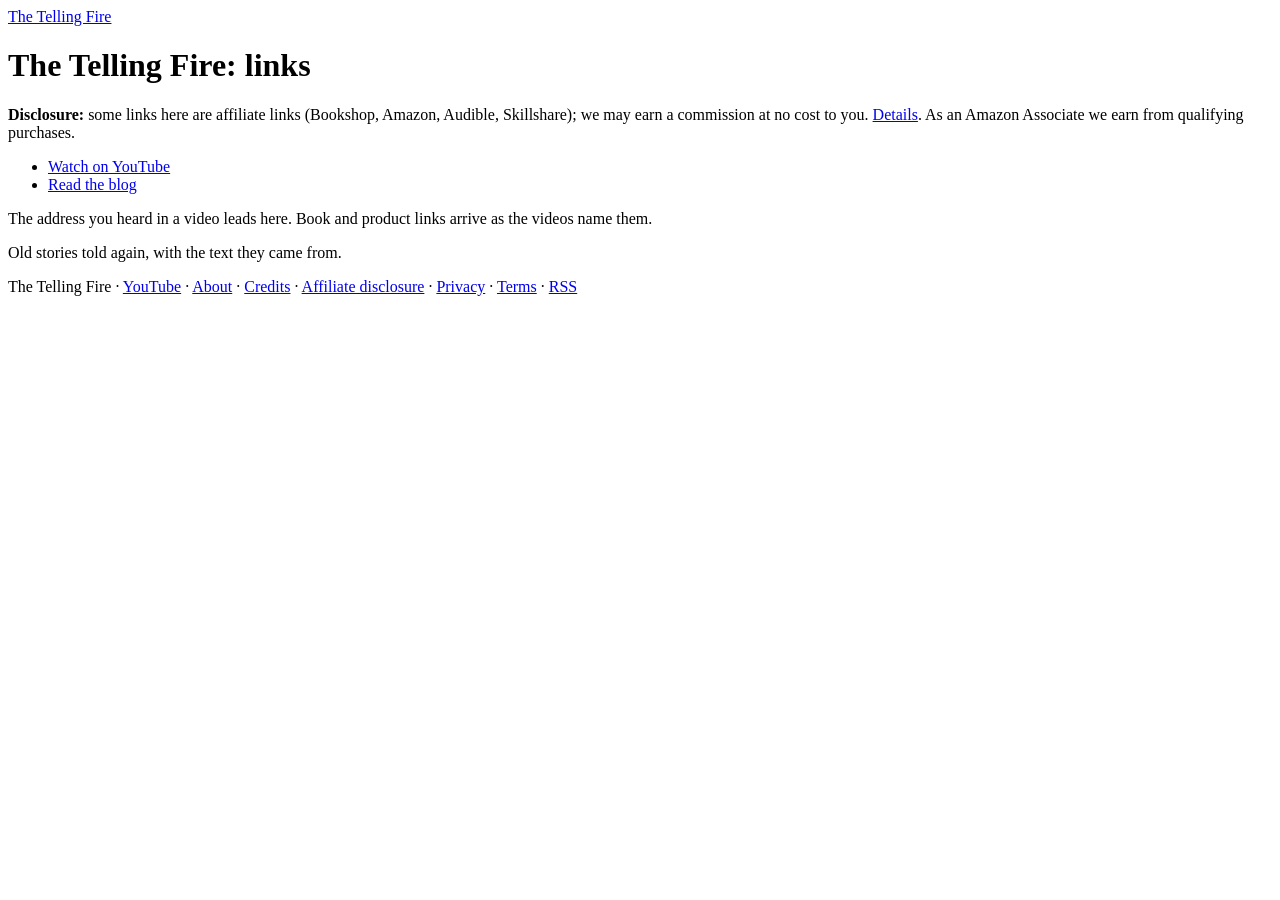
==== go/index.html @ 808dd0ba "Launch tellingfire.visionmediachannels.com" ====
<!doctype html>
<html lang="en">
<head>
<meta charset="utf-8">
<meta name="viewport" content="width=device-width, initial-scale=1">
<title>Links · The Telling Fire</title>
<meta name="description" content="Every The Telling Fire link in one place: channel, blog and the products named in the videos.">
<link rel="canonical" href="https://tellingfire.visionmediachannels.com/go/">
<meta property="og:site_name" content="The Telling Fire">
<meta property="og:type" content="website">
<meta property="og:title" content="Links · The Telling Fire">
<meta property="og:description" content="Every The Telling Fire link in one place: channel, blog and the products named in the videos.">
<meta property="og:url" content="https://tellingfire.visionmediachannels.com/go/">
<meta property="og:image" content="https://tellingfire.visionmediachannels.com/images/site-header.png">
<meta name="twitter:card" content="summary_large_image">
<link rel="alternate" type="application/rss+xml" title="The Telling Fire" href="https://tellingfire.visionmediachannels.com/feed.xml">
<link rel="icon" type="image/png" sizes="32x32" href="https://tellingfire.visionmediachannels.com/favicon-32.png">
<link rel="icon" type="image/png" sizes="512x512" href="https://tellingfire.visionmediachannels.com/favicon-512.png">
<link rel="preconnect" href="https://fonts.googleapis.com">
<link rel="preconnect" href="https://fonts.gstatic.com" crossorigin>
<link rel="stylesheet" href="https://fonts.googleapis.com/css2?family=Cormorant+Garamond:wght@400;700&amp;family=Nunito+Sans:wght@400;700&amp;display=swap">
<link rel="stylesheet" href="https://tellingfire.visionmediachannels.com/style.css">

</head>
<body>
<header class="site"><a href="https://tellingfire.visionmediachannels.com/">The Telling Fire</a></header>
<main>
<h1>The Telling Fire: links</h1><aside class="disclosure"><strong>Disclosure:</strong> some links here are affiliate links (Bookshop, Amazon, Audible, Skillshare); we may earn a commission at no cost to you. <a href="https://tellingfire.visionmediachannels.com/affiliate-disclosure/">Details</a>. As an Amazon Associate we earn from qualifying purchases.</aside><ul class="posts"><li><a href="https://www.youtube.com/@tellingfire">Watch on YouTube</a></li><li><a href="https://tellingfire.visionmediachannels.com/">Read the blog</a></li></ul><p class="meta">The address you heard in a video leads here. Book and product links arrive as the videos name them.</p>
</main>
<footer><p>Old stories told again, with the text they came from.</p><p>The Telling Fire · <a href="https://www.youtube.com/@tellingfire">YouTube</a> · <a href="https://tellingfire.visionmediachannels.com/about/">About</a> · <a href="https://tellingfire.visionmediachannels.com/credits/">Credits</a> · <a href="https://tellingfire.visionmediachannels.com/affiliate-disclosure/">Affiliate disclosure</a> · <a href="https://tellingfire.visionmediachannels.com/privacy/">Privacy</a> · <a href="https://tellingfire.visionmediachannels.com/terms/">Terms</a> · <a href="https://tellingfire.visionmediachannels.com/feed.xml">RSS</a></p></footer>
</body>
</html>
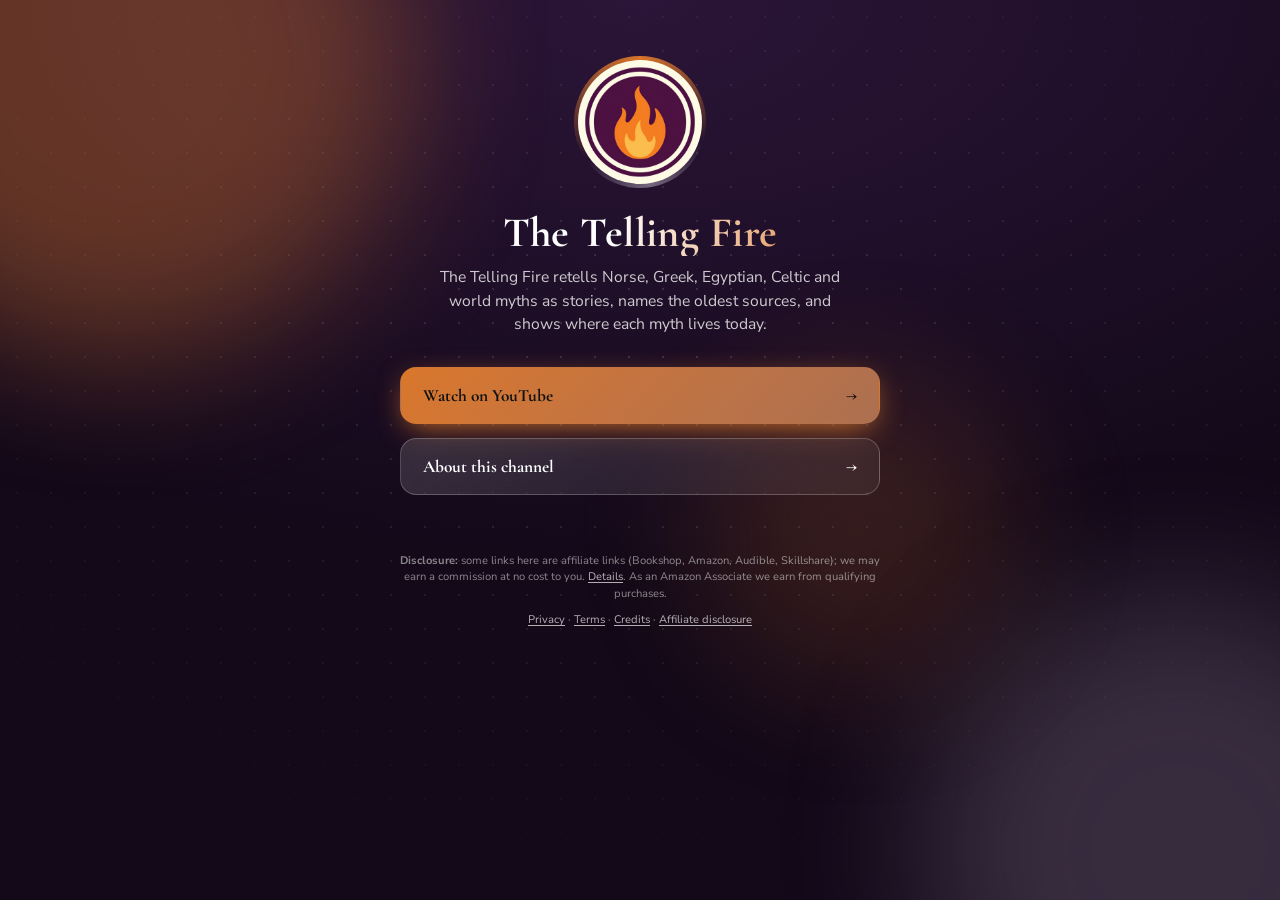
==== commit 74b72bcc: "Animated link hub at host root" ====
--- a/go/index.html
+++ b/go/index.html
@@ -3,30 +3,76 @@
 <head>
 <meta charset="utf-8">
 <meta name="viewport" content="width=device-width, initial-scale=1">
-<title>Links · The Telling Fire</title>
-<meta name="description" content="Every The Telling Fire link in one place: channel, blog and the products named in the videos.">
-<link rel="canonical" href="https://tellingfire.visionmediachannels.com/go/">
+<title>The Telling Fire · Links</title>
+<meta name="description" content="The Telling Fire retells Norse, Greek, Egyptian, Celtic and world myths as stories, names the oldest sources, and shows where each myth lives today.">
+<link rel="canonical" href="https://tellingfire.visionmediachannels.com/">
 <meta property="og:site_name" content="The Telling Fire">
 <meta property="og:type" content="website">
-<meta property="og:title" content="Links · The Telling Fire">
-<meta property="og:description" content="Every The Telling Fire link in one place: channel, blog and the products named in the videos.">
-<meta property="og:url" content="https://tellingfire.visionmediachannels.com/go/">
+<meta property="og:title" content="The Telling Fire">
+<meta property="og:description" content="The Telling Fire retells Norse, Greek, Egyptian, Celtic and world myths as stories, names the oldest sources, and shows where each myth lives today.">
+<meta property="og:url" content="https://tellingfire.visionmediachannels.com/">
 <meta property="og:image" content="https://tellingfire.visionmediachannels.com/images/site-header.png">
 <meta name="twitter:card" content="summary_large_image">
-<link rel="alternate" type="application/rss+xml" title="The Telling Fire" href="https://tellingfire.visionmediachannels.com/feed.xml">
 <link rel="icon" type="image/png" sizes="32x32" href="https://tellingfire.visionmediachannels.com/favicon-32.png">
-<link rel="icon" type="image/png" sizes="512x512" href="https://tellingfire.visionmediachannels.com/favicon-512.png">
-<link rel="preconnect" href="https://fonts.googleapis.com">
-<link rel="preconnect" href="https://fonts.gstatic.com" crossorigin>
+<link rel="preconnect" href="https://fonts.googleapis.com"><link rel="preconnect" href="https://fonts.gstatic.com" crossorigin>
 <link rel="stylesheet" href="https://fonts.googleapis.com/css2?family=Cormorant+Garamond:wght@400;700&amp;family=Nunito+Sans:wght@400;700&amp;display=swap">
-<link rel="stylesheet" href="https://tellingfire.visionmediachannels.com/style.css">
-
+<style>
+:root{--bg:#2B1538;--bg2:#130919;--glow:#D9772B;--glow2:#75677e;--head:'Cormorant Garamond',Georgia,serif;--body:'Nunito Sans',system-ui,sans-serif}
+*{box-sizing:border-box}html{-webkit-text-size-adjust:100%}
+body{margin:0;min-height:100vh;color:#fff;font:17px/1.5 var(--body);background:radial-gradient(120% 90% at 50% 0%,var(--bg) 0%,var(--bg2) 70%);overflow-x:hidden;position:relative}
+.orb{position:fixed;border-radius:50%;filter:blur(70px);opacity:.38;pointer-events:none;z-index:0;will-change:transform}
+.o1{width:46vmax;height:46vmax;background:var(--glow);top:-18vmax;left:-14vmax;animation:d1 22s ease-in-out infinite alternate}
+.o2{width:40vmax;height:40vmax;background:var(--glow2);bottom:-16vmax;right:-12vmax;animation:d2 26s ease-in-out infinite alternate}
+.o3{width:24vmax;height:24vmax;background:var(--glow);opacity:.18;top:42%;left:55%;animation:d3 30s ease-in-out infinite alternate}
+@keyframes d1{to{transform:translate(18vmax,12vmax) scale(1.2)}}
+@keyframes d2{to{transform:translate(-16vmax,-10vmax) scale(1.15)}}
+@keyframes d3{to{transform:translate(-30vmax,8vmax) scale(.8)}}
+.dots{position:fixed;inset:0;z-index:0;pointer-events:none;background-image:radial-gradient(rgba(255,255,255,.14) 1px,transparent 1.5px);background-size:34px 34px;mask-image:radial-gradient(70% 60% at 50% 40%,#000,transparent);animation:drift 40s linear infinite}
+@keyframes drift{to{background-position:34px 68px}}
+main{position:relative;z-index:1;max-width:520px;margin:0 auto;padding:56px 20px 28px;text-align:center}
+.ring{width:132px;height:132px;margin:0 auto 22px;border-radius:50%;padding:4px;position:relative;
+  background:conic-gradient(from 0deg,var(--glow),transparent 30%,var(--glow2),transparent 65%,var(--glow));animation:spin 7s linear infinite;
+  opacity:0;animation:spin 7s linear infinite,pop .9s .1s cubic-bezier(.2,.9,.3,1.3) forwards}
+.ring::after{content:"";position:absolute;inset:-14px;border-radius:50%;border:2px solid var(--glow);opacity:.0;animation:pulse 3.2s 1s ease-out infinite}
+.ring img,.ring .ph{width:100%;height:100%;border-radius:50%;display:block;object-fit:cover;background:var(--bg2);animation:unspin 7s linear infinite}
+.ring .ph{display:grid;place-items:center;font:700 44px var(--head)}
+@keyframes spin{to{transform:rotate(360deg)}}@keyframes unspin{to{transform:rotate(-360deg)}}
+@keyframes pulse{0%{transform:scale(.85);opacity:.55}100%{transform:scale(1.25);opacity:0}}
+@keyframes pop{from{opacity:0;transform:scale(.6) rotate(0)}to{opacity:1}}
+h1{font:700 clamp(30px,8vw,42px)/1.1 var(--head);margin:0 0 10px;letter-spacing:.01em;
+  background:linear-gradient(100deg,#fff 20%,var(--glow) 45%,#fff 70%);background-size:220% 100%;-webkit-background-clip:text;background-clip:text;color:transparent;
+  animation:shine 6s 1s ease-in-out infinite,up .8s .25s both}
+@keyframes shine{0%,100%{background-position:100% 0}50%{background-position:0 0}}
+.tag{margin:0 auto 30px;max-width:420px;color:rgba(255,255,255,.78);font-size:.98rem;animation:up .8s .4s both}
+@keyframes up{from{opacity:0;transform:translateY(18px)}to{opacity:1;transform:none}}
+.btns{display:grid;gap:14px}
+.btn{position:relative;display:flex;align-items:center;justify-content:space-between;gap:12px;padding:17px 22px;border-radius:16px;color:#fff;text-decoration:none;
+  font:700 1.08rem var(--head);background:linear-gradient(135deg,rgba(255,255,255,.14),rgba(255,255,255,.05));border:1px solid rgba(255,255,255,.22);
+  backdrop-filter:blur(8px);-webkit-backdrop-filter:blur(8px);overflow:hidden;opacity:0;animation:up .7s calc(.55s + var(--i)*.12s) both;
+  transition:transform .25s cubic-bezier(.2,.8,.3,1.2),border-color .25s,box-shadow .25s}
+.btn:first-child{background:linear-gradient(135deg,var(--glow),color-mix(in srgb,var(--glow) 55%,var(--glow2)));border-color:transparent;color:#111;box-shadow:0 8px 30px -8px var(--glow)}
+.btn::before{content:"";position:absolute;top:0;left:-70%;width:45%;height:100%;background:linear-gradient(100deg,transparent,rgba(255,255,255,.4),transparent);transform:skewX(-20deg);transition:left .7s}
+.btn:hover,.btn:focus-visible{transform:translateY(-4px) scale(1.02);border-color:var(--glow);box-shadow:0 14px 34px -10px var(--glow);outline:none}
+.btn:hover::before{left:130%}.btn i{font-style:normal;transition:transform .25s}.btn:hover i{transform:translateX(6px)}
+.btn:active{transform:scale(.98)}
+.btn:first-child::after{content:"";position:absolute;inset:0;border-radius:16px;box-shadow:0 0 0 0 var(--glow);animation:ping 2.6s 2s ease-out infinite}
+@keyframes ping{0%{box-shadow:0 0 0 0 color-mix(in srgb,var(--glow) 60%,transparent)}70%,100%{box-shadow:0 0 0 16px transparent}}
+footer{position:relative;z-index:1;max-width:520px;margin:0 auto;padding:30px 20px 36px;text-align:center;font-size:11px;line-height:1.5;color:rgba(255,255,255,.5);animation:up 1s 1.4s both}
+footer p{margin:0 0 10px}footer a{color:rgba(255,255,255,.68);text-decoration:underline;text-underline-offset:2px}footer a:hover{color:#fff}
+@media (prefers-reduced-motion:reduce){*,*::before,*::after{animation:none!important;transition:none!important}.btn,h1,.tag,.ring,footer{opacity:1!important}}
+</style>
 </head>
 <body>
-<header class="site"><a href="https://tellingfire.visionmediachannels.com/">The Telling Fire</a></header>
+<div class="orb o1"></div><div class="orb o2"></div><div class="orb o3"></div><div class="dots"></div>
 <main>
-<h1>The Telling Fire: links</h1><aside class="disclosure"><strong>Disclosure:</strong> some links here are affiliate links (Bookshop, Amazon, Audible, Skillshare); we may earn a commission at no cost to you. <a href="https://tellingfire.visionmediachannels.com/affiliate-disclosure/">Details</a>. As an Amazon Associate we earn from qualifying purchases.</aside><ul class="posts"><li><a href="https://www.youtube.com/@tellingfire">Watch on YouTube</a></li><li><a href="https://tellingfire.visionmediachannels.com/">Read the blog</a></li></ul><p class="meta">The address you heard in a video leads here. Book and product links arrive as the videos name them.</p>
+<div class="ring"><img src="/images/avatar.png" alt="The Telling Fire logo" width="360" height="360"></div>
+<h1>The Telling Fire</h1>
+<p class="tag">The Telling Fire retells Norse, Greek, Egyptian, Celtic and world myths as stories, names the oldest sources, and shows where each myth lives today.</p>
+<nav class="btns" aria-label="Links"><a class="btn" style="--i:0" href="https://www.youtube.com/@tellingfire"><span>Watch on YouTube</span><i aria-hidden="true">→</i></a><a class="btn" style="--i:1" href="https://tellingfire.visionmediachannels.com/about/"><span>About this channel</span><i aria-hidden="true">→</i></a></nav>
 </main>
-<footer><p>Old stories told again, with the text they came from.</p><p>The Telling Fire · <a href="https://www.youtube.com/@tellingfire">YouTube</a> · <a href="https://tellingfire.visionmediachannels.com/about/">About</a> · <a href="https://tellingfire.visionmediachannels.com/credits/">Credits</a> · <a href="https://tellingfire.visionmediachannels.com/affiliate-disclosure/">Affiliate disclosure</a> · <a href="https://tellingfire.visionmediachannels.com/privacy/">Privacy</a> · <a href="https://tellingfire.visionmediachannels.com/terms/">Terms</a> · <a href="https://tellingfire.visionmediachannels.com/feed.xml">RSS</a></p></footer>
+<footer>
+<p><strong>Disclosure:</strong> some links here are affiliate links (Bookshop, Amazon, Audible, Skillshare); we may earn a commission at no cost to you. <a href="https://tellingfire.visionmediachannels.com/affiliate-disclosure/">Details</a>. As an Amazon Associate we earn from qualifying purchases.</p>
+<p><a href="https://tellingfire.visionmediachannels.com/privacy/">Privacy</a> · <a href="https://tellingfire.visionmediachannels.com/terms/">Terms</a> · <a href="https://tellingfire.visionmediachannels.com/credits/">Credits</a> · <a href="https://tellingfire.visionmediachannels.com/affiliate-disclosure/">Affiliate disclosure</a></p>
+</footer>
 </body>
 </html>
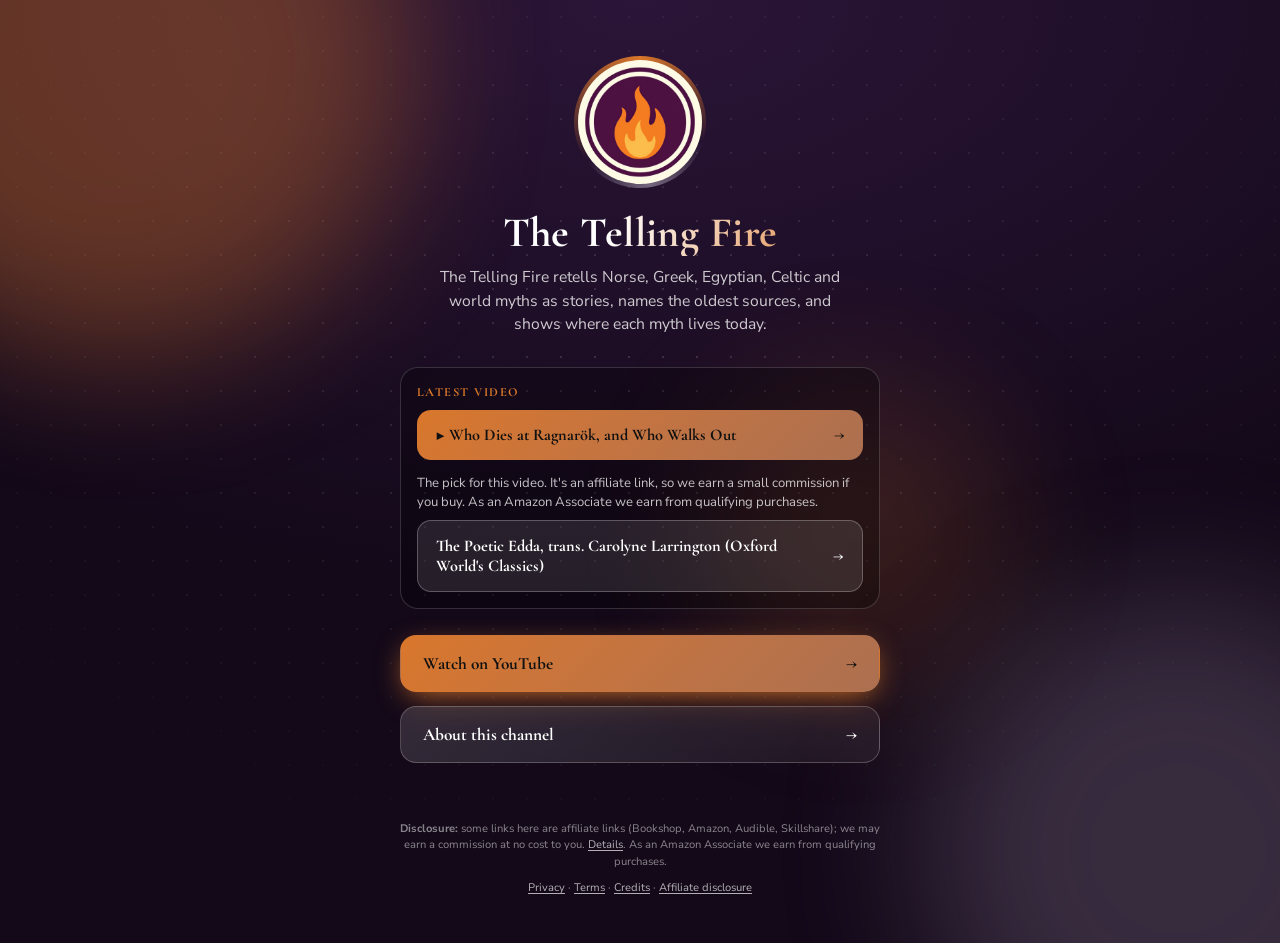
==== commit e568a4d8: "Link hub: latest public video and its one product at the top (owner OK 2026-11-25) Co-Authored-By: C" ====
--- a/go/index.html
+++ b/go/index.html
@@ -57,6 +57,13 @@
 .btn:active{transform:scale(.98)}
 .btn:first-child::after{content:"";position:absolute;inset:0;border-radius:16px;box-shadow:0 0 0 0 var(--glow);animation:ping 2.6s 2s ease-out infinite}
 @keyframes ping{0%{box-shadow:0 0 0 0 color-mix(in srgb,var(--glow) 60%,transparent)}70%,100%{box-shadow:0 0 0 16px transparent}}
+.latest{margin:0 0 26px;padding:16px;border-radius:18px;background:rgba(0,0,0,.28);border:1px solid rgba(255,255,255,.16);text-align:left;animation:up .8s .5s both}
+.kick{margin:0 0 10px;font:700 .78rem var(--head);letter-spacing:.12em;text-transform:uppercase;color:var(--glow)}
+.lbtn{display:flex;align-items:center;justify-content:space-between;gap:12px;padding:15px 18px;border-radius:14px;text-decoration:none;font:700 1.02rem var(--head);
+  color:#111;background:linear-gradient(135deg,var(--glow),color-mix(in srgb,var(--glow) 55%,var(--glow2)));transition:transform .25s}
+.lbtn:hover,.lbtn:focus-visible{transform:translateY(-3px);outline:none}.lbtn i{font-style:normal}
+.lbtn.prod{color:#fff;background:rgba(255,255,255,.1);border:1px solid rgba(255,255,255,.25)}
+.pdisc{margin:14px 0 8px;font-size:.82rem;line-height:1.45;color:rgba(255,255,255,.75)}
 footer{position:relative;z-index:1;max-width:520px;margin:0 auto;padding:30px 20px 36px;text-align:center;font-size:11px;line-height:1.5;color:rgba(255,255,255,.5);animation:up 1s 1.4s both}
 footer p{margin:0 0 10px}footer a{color:rgba(255,255,255,.68);text-decoration:underline;text-underline-offset:2px}footer a:hover{color:#fff}
 @media (prefers-reduced-motion:reduce){*,*::before,*::after{animation:none!important;transition:none!important}.btn,h1,.tag,.ring,footer{opacity:1!important}}
@@ -68,6 +75,7 @@
 <div class="ring"><img src="/images/avatar.png" alt="The Telling Fire logo" width="360" height="360"></div>
 <h1>The Telling Fire</h1>
 <p class="tag">The Telling Fire retells Norse, Greek, Egyptian, Celtic and world myths as stories, names the oldest sources, and shows where each myth lives today.</p>
+<section class="latest" aria-label="Latest video"><p class="kick">Latest video</p><a class="lbtn" href="https://www.youtube.com/watch?v=hJPGRXscmHI"><span>▶ Who Dies at Ragnarök, and Who Walks Out</span><i aria-hidden="true">→</i></a><p class="pdisc">The pick for this video. It's an affiliate link, so we earn a small commission if you buy. As an Amazon Associate we earn from qualifying purchases.</p><a class="lbtn prod" rel="sponsored noopener" href="https://www.amazon.com/dp/0199675341?tag=vm-fire-20"><span>The Poetic Edda, trans. Carolyne Larrington (Oxford World&#x27;s Classics)</span><i aria-hidden="true">→</i></a></section>
 <nav class="btns" aria-label="Links"><a class="btn" style="--i:0" href="https://www.youtube.com/@tellingfire"><span>Watch on YouTube</span><i aria-hidden="true">→</i></a><a class="btn" style="--i:1" href="https://tellingfire.visionmediachannels.com/about/"><span>About this channel</span><i aria-hidden="true">→</i></a></nav>
 </main>
 <footer>
